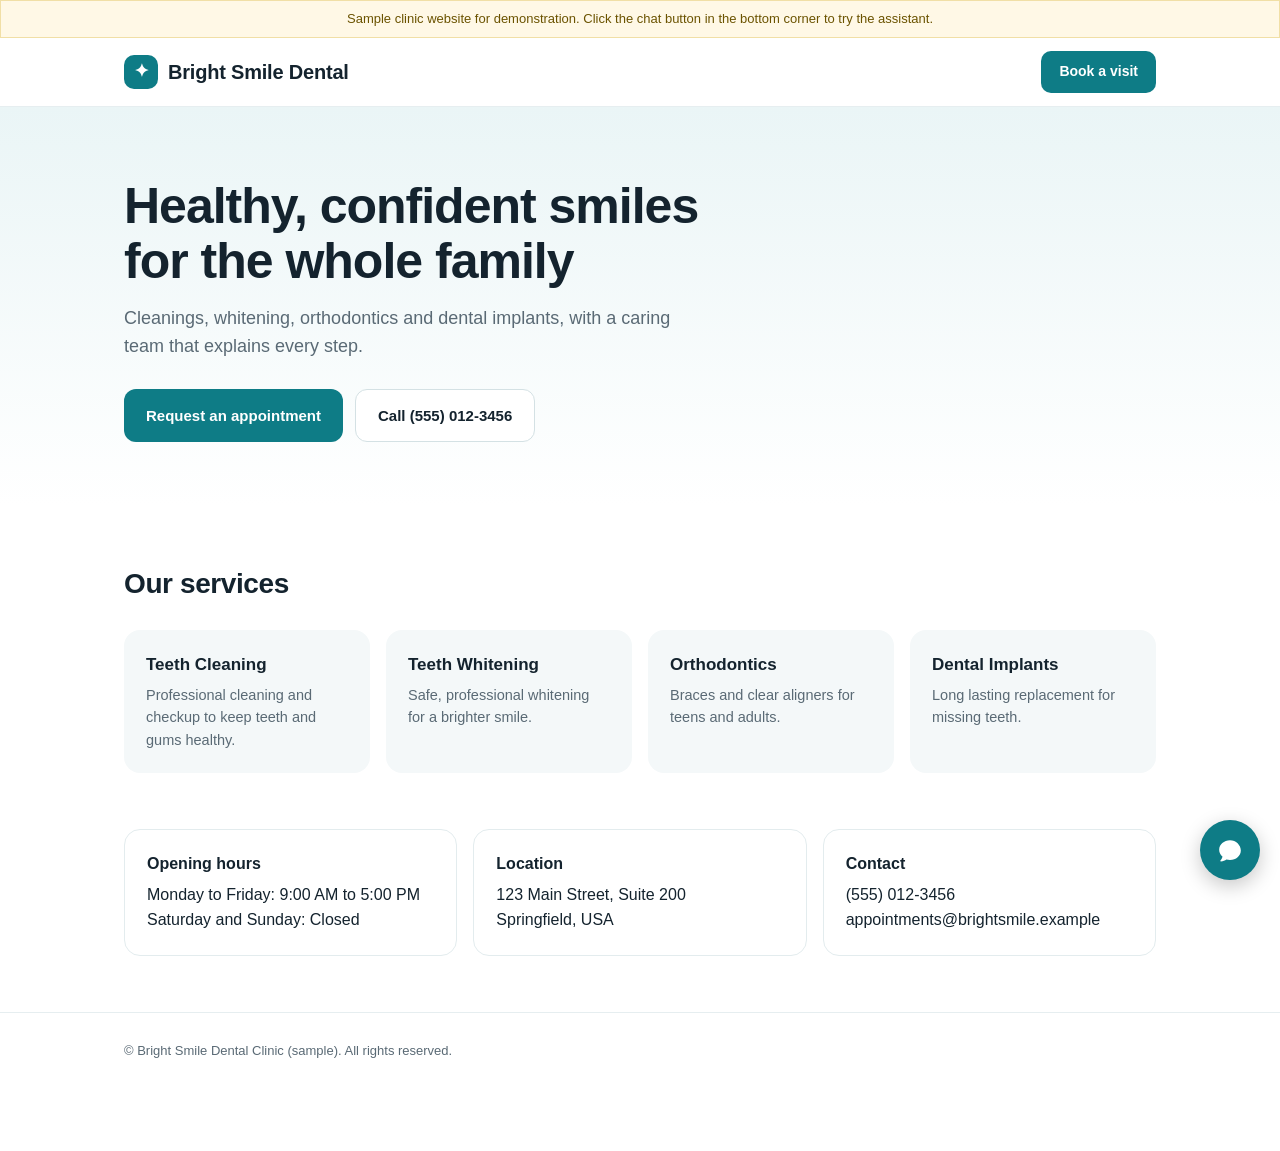
==== clinic-chatbot/index.html @ d84b60e8 "Add clinic website chatbot demo (Bright Smile Dental Clinic) Protected build only: chatbot.min.js, s" ====
<!DOCTYPE html>
<html lang="en">
<head>
<meta charset="utf-8">
<meta name="viewport" content="width=device-width, initial-scale=1">
<title>Bright Smile Dental Clinic | Sample website with chatbot</title>
<link rel="icon" href="data:image/svg+xml,%3Csvg xmlns=%27http://www.w3.org/2000/svg%27 viewBox=%270 0 32 32%27%3E%3Crect width=%2732%27 height=%2732%27 rx=%278%27 fill=%27%230e7c86%27/%3E%3Ctext x=%2716%27 y=%2722%27 font-size=%2718%27 text-anchor=%27middle%27 fill=%27white%27%3E✦%3C/text%3E%3C/svg%3E">
<meta name="description" content="Sample dental clinic website showing the clinic chatbot widget.">
<style>
  :root { --p:#0e7c86; --ink:#14232e; --muted:#5a6a75; --bg:#f4f8f9; }
  * { box-sizing:border-box; }
  body { margin:0; font-family:-apple-system,BlinkMacSystemFont,"Segoe UI",Roboto,Helvetica,Arial,sans-serif; color:var(--ink); background:#fff; line-height:1.55; }
  a { color:var(--p); }
  .wrap { max-width:1080px; margin:0 auto; padding:0 24px; }
  header { border-bottom:1px solid #e6eef0; }
  .nav { display:flex; align-items:center; justify-content:space-between; height:68px; }
  .logo { font-weight:800; font-size:20px; letter-spacing:-.2px; display:flex; align-items:center; gap:10px; }
  .logo span { width:34px; height:34px; border-radius:10px; background:var(--p); color:#fff; display:grid; place-items:center; font-size:18px; }
  .nav a.cta { background:var(--p); color:#fff; text-decoration:none; padding:10px 18px; border-radius:10px; font-weight:700; font-size:14px; }
  .hero { background:linear-gradient(180deg,#eaf5f6 0%,#fff 100%); padding:72px 0 64px; }
  .hero h1 { font-size:clamp(32px,5vw,50px); line-height:1.1; margin:0 0 16px; letter-spacing:-1px; max-width:640px; }
  .hero p { font-size:18px; color:var(--muted); max-width:560px; margin:0 0 28px; }
  .btns { display:flex; gap:12px; flex-wrap:wrap; }
  .btn { border:0; cursor:pointer; padding:14px 22px; border-radius:12px; font-weight:700; font-size:15px; text-decoration:none; }
  .btn.pri { background:var(--p); color:#fff; }
  .btn.sec { background:#fff; color:var(--ink); border:1.5px solid #d4e1e4; }
  section { padding:56px 0; }
  h2 { font-size:28px; margin:0 0 24px; letter-spacing:-.4px; }
  .grid { display:grid; grid-template-columns:repeat(auto-fit,minmax(220px,1fr)); gap:16px; }
  .card { background:var(--bg); border-radius:16px; padding:22px; }
  .card h3 { margin:0 0 6px; font-size:17px; }
  .card p { margin:0; color:var(--muted); font-size:14.5px; }
  .info { display:grid; grid-template-columns:repeat(auto-fit,minmax(260px,1fr)); gap:16px; }
  .info div { border:1px solid #e3ecee; border-radius:16px; padding:22px; }
  .info strong { display:block; margin-bottom:6px; }
  footer { padding:28px 0 90px; color:var(--muted); font-size:13px; border-top:1px solid #e6eef0; }
  .note { background:#fff8e6; border:1px solid #f1dfa6; color:#6b5300; font-size:13px; padding:8px 14px; text-align:center; }
</style>
</head>
<body>
<div class="note">Sample clinic website for demonstration. Click the chat button in the bottom corner to try the assistant.</div>
<header>
  <div class="wrap nav">
    <div class="logo"><span>✦</span> Bright Smile Dental</div>
    <a class="cta" href="#" onclick="ClinicChatbot.open();return false;">Book a visit</a>
  </div>
</header>

<main>
  <div class="hero">
    <div class="wrap">
      <h1>Healthy, confident smiles for the whole family</h1>
      <p>Cleanings, whitening, orthodontics and dental implants, with a caring team that explains every step.</p>
      <div class="btns">
        <button class="btn pri" type="button" onclick="ClinicChatbot.open()">Request an appointment</button>
        <a class="btn sec" href="tel:5550123456">Call (555) 012-3456</a>
      </div>
    </div>
  </div>

  <section>
    <div class="wrap">
      <h2>Our services</h2>
      <div class="grid">
        <div class="card"><h3>Teeth Cleaning</h3><p>Professional cleaning and checkup to keep teeth and gums healthy.</p></div>
        <div class="card"><h3>Teeth Whitening</h3><p>Safe, professional whitening for a brighter smile.</p></div>
        <div class="card"><h3>Orthodontics</h3><p>Braces and clear aligners for teens and adults.</p></div>
        <div class="card"><h3>Dental Implants</h3><p>Long lasting replacement for missing teeth.</p></div>
      </div>
    </div>
  </section>

  <section style="padding-top:0">
    <div class="wrap info">
      <div><strong>Opening hours</strong>Monday to Friday: 9:00 AM to 5:00 PM<br>Saturday and Sunday: Closed</div>
      <div><strong>Location</strong>123 Main Street, Suite 200<br>Springfield, USA</div>
      <div><strong>Contact</strong>(555) 012-3456<br>appointments@brightsmile.example</div>
    </div>
  </section>
</main>

<footer><div class="wrap">© Bright Smile Dental Clinic (sample). All rights reserved.</div></footer>

<!-- Clinic chatbot: this is the only line needed on a real website -->
<script src="chatbot.min.js" data-config="clinic-config.js" defer></script>
</body>
</html>
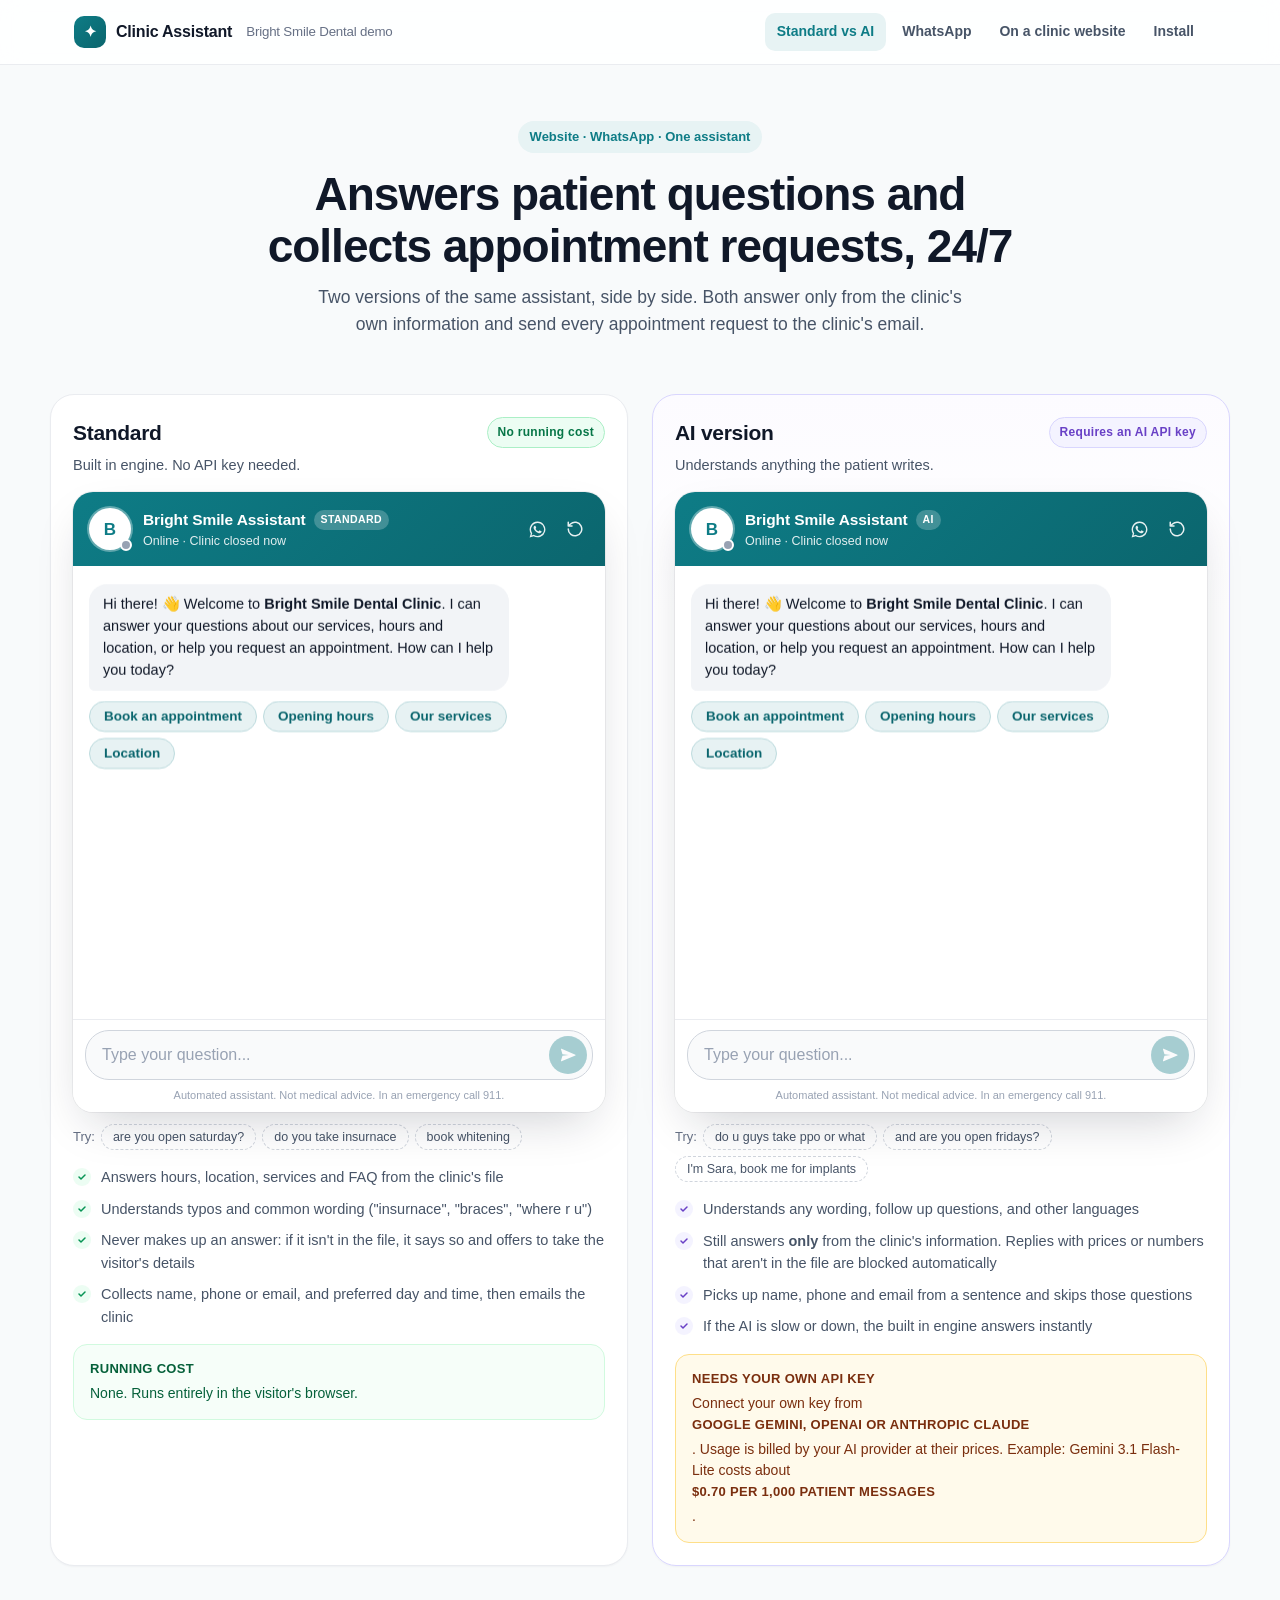
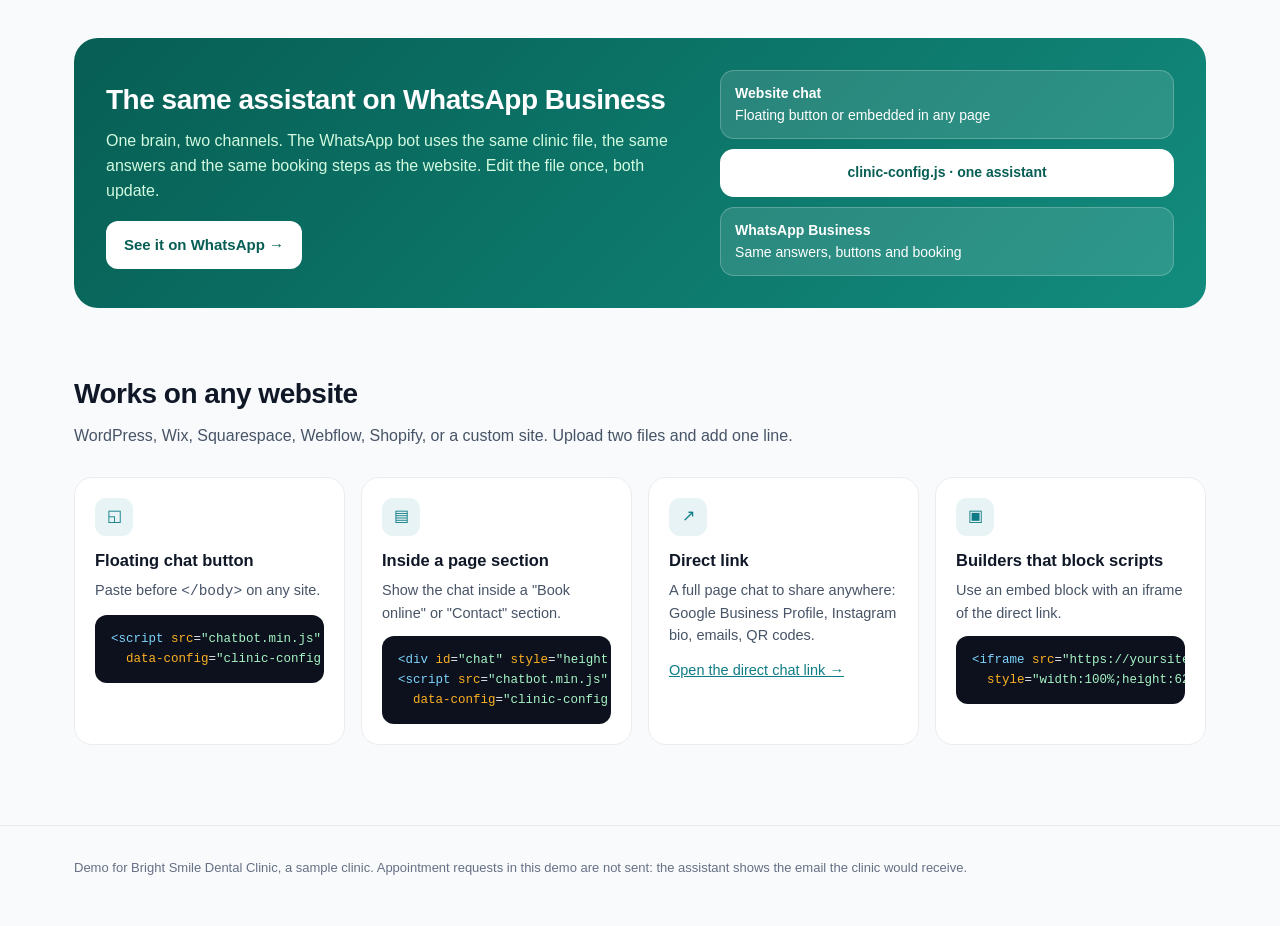
==== commit cbdd1056: "Clinic assistant v3: Standard vs AI split demo, WhatsApp preview, direct link Shared engine for webs" ====
--- a/clinic-chatbot/index.html
+++ b/clinic-chatbot/index.html
@@ -1,87 +1,4 @@
 <!DOCTYPE html>
-<html lang="en">
-<head>
-<meta charset="utf-8">
-<meta name="viewport" content="width=device-width, initial-scale=1">
-<title>Bright Smile Dental Clinic | Sample website with chatbot</title>
-<link rel="icon" href="data:image/svg+xml,%3Csvg xmlns=%27http://www.w3.org/2000/svg%27 viewBox=%270 0 32 32%27%3E%3Crect width=%2732%27 height=%2732%27 rx=%278%27 fill=%27%230e7c86%27/%3E%3Ctext x=%2716%27 y=%2722%27 font-size=%2718%27 text-anchor=%27middle%27 fill=%27white%27%3E✦%3C/text%3E%3C/svg%3E">
-<meta name="description" content="Sample dental clinic website showing the clinic chatbot widget.">
-<style>
-  :root { --p:#0e7c86; --ink:#14232e; --muted:#5a6a75; --bg:#f4f8f9; }
-  * { box-sizing:border-box; }
-  body { margin:0; font-family:-apple-system,BlinkMacSystemFont,"Segoe UI",Roboto,Helvetica,Arial,sans-serif; color:var(--ink); background:#fff; line-height:1.55; }
-  a { color:var(--p); }
-  .wrap { max-width:1080px; margin:0 auto; padding:0 24px; }
-  header { border-bottom:1px solid #e6eef0; }
-  .nav { display:flex; align-items:center; justify-content:space-between; height:68px; }
-  .logo { font-weight:800; font-size:20px; letter-spacing:-.2px; display:flex; align-items:center; gap:10px; }
-  .logo span { width:34px; height:34px; border-radius:10px; background:var(--p); color:#fff; display:grid; place-items:center; font-size:18px; }
-  .nav a.cta { background:var(--p); color:#fff; text-decoration:none; padding:10px 18px; border-radius:10px; font-weight:700; font-size:14px; }
-  .hero { background:linear-gradient(180deg,#eaf5f6 0%,#fff 100%); padding:72px 0 64px; }
-  .hero h1 { font-size:clamp(32px,5vw,50px); line-height:1.1; margin:0 0 16px; letter-spacing:-1px; max-width:640px; }
-  .hero p { font-size:18px; color:var(--muted); max-width:560px; margin:0 0 28px; }
-  .btns { display:flex; gap:12px; flex-wrap:wrap; }
-  .btn { border:0; cursor:pointer; padding:14px 22px; border-radius:12px; font-weight:700; font-size:15px; text-decoration:none; }
-  .btn.pri { background:var(--p); color:#fff; }
-  .btn.sec { background:#fff; color:var(--ink); border:1.5px solid #d4e1e4; }
-  section { padding:56px 0; }
-  h2 { font-size:28px; margin:0 0 24px; letter-spacing:-.4px; }
-  .grid { display:grid; grid-template-columns:repeat(auto-fit,minmax(220px,1fr)); gap:16px; }
-  .card { background:var(--bg); border-radius:16px; padding:22px; }
-  .card h3 { margin:0 0 6px; font-size:17px; }
-  .card p { margin:0; color:var(--muted); font-size:14.5px; }
-  .info { display:grid; grid-template-columns:repeat(auto-fit,minmax(260px,1fr)); gap:16px; }
-  .info div { border:1px solid #e3ecee; border-radius:16px; padding:22px; }
-  .info strong { display:block; margin-bottom:6px; }
-  footer { padding:28px 0 90px; color:var(--muted); font-size:13px; border-top:1px solid #e6eef0; }
-  .note { background:#fff8e6; border:1px solid #f1dfa6; color:#6b5300; font-size:13px; padding:8px 14px; text-align:center; }
-</style>
-</head>
-<body>
-<div class="note">Sample clinic website for demonstration. Click the chat button in the bottom corner to try the assistant.</div>
-<header>
-  <div class="wrap nav">
-    <div class="logo"><span>✦</span> Bright Smile Dental</div>
-    <a class="cta" href="#" onclick="ClinicChatbot.open();return false;">Book a visit</a>
-  </div>
-</header>
-
-<main>
-  <div class="hero">
-    <div class="wrap">
-      <h1>Healthy, confident smiles for the whole family</h1>
-      <p>Cleanings, whitening, orthodontics and dental implants, with a caring team that explains every step.</p>
-      <div class="btns">
-        <button class="btn pri" type="button" onclick="ClinicChatbot.open()">Request an appointment</button>
-        <a class="btn sec" href="tel:5550123456">Call (555) 012-3456</a>
-      </div>
-    </div>
-  </div>
-
-  <section>
-    <div class="wrap">
-      <h2>Our services</h2>
-      <div class="grid">
-        <div class="card"><h3>Teeth Cleaning</h3><p>Professional cleaning and checkup to keep teeth and gums healthy.</p></div>
-        <div class="card"><h3>Teeth Whitening</h3><p>Safe, professional whitening for a brighter smile.</p></div>
-        <div class="card"><h3>Orthodontics</h3><p>Braces and clear aligners for teens and adults.</p></div>
-        <div class="card"><h3>Dental Implants</h3><p>Long lasting replacement for missing teeth.</p></div>
-      </div>
-    </div>
-  </section>
-
-  <section style="padding-top:0">
-    <div class="wrap info">
-      <div><strong>Opening hours</strong>Monday to Friday: 9:00 AM to 5:00 PM<br>Saturday and Sunday: Closed</div>
-      <div><strong>Location</strong>123 Main Street, Suite 200<br>Springfield, USA</div>
-      <div><strong>Contact</strong>(555) 012-3456<br>appointments@brightsmile.example</div>
-    </div>
-  </section>
-</main>
-
-<footer><div class="wrap">© Bright Smile Dental Clinic (sample). All rights reserved.</div></footer>
-
-<!-- Clinic chatbot: this is the only line needed on a real website -->
-<script src="chatbot.min.js" data-config="clinic-config.js" defer></script>
-</body>
-</html>
+<html lang="en"><head><meta charset="utf-8"><title>Clinic Assistant demo</title>
+<meta http-equiv="refresh" content="0; url=demo/index.html"><link rel="canonical" href="demo/index.html"></head>
+<body><a href="demo/index.html">Open the Clinic Assistant demo</a></body></html>
